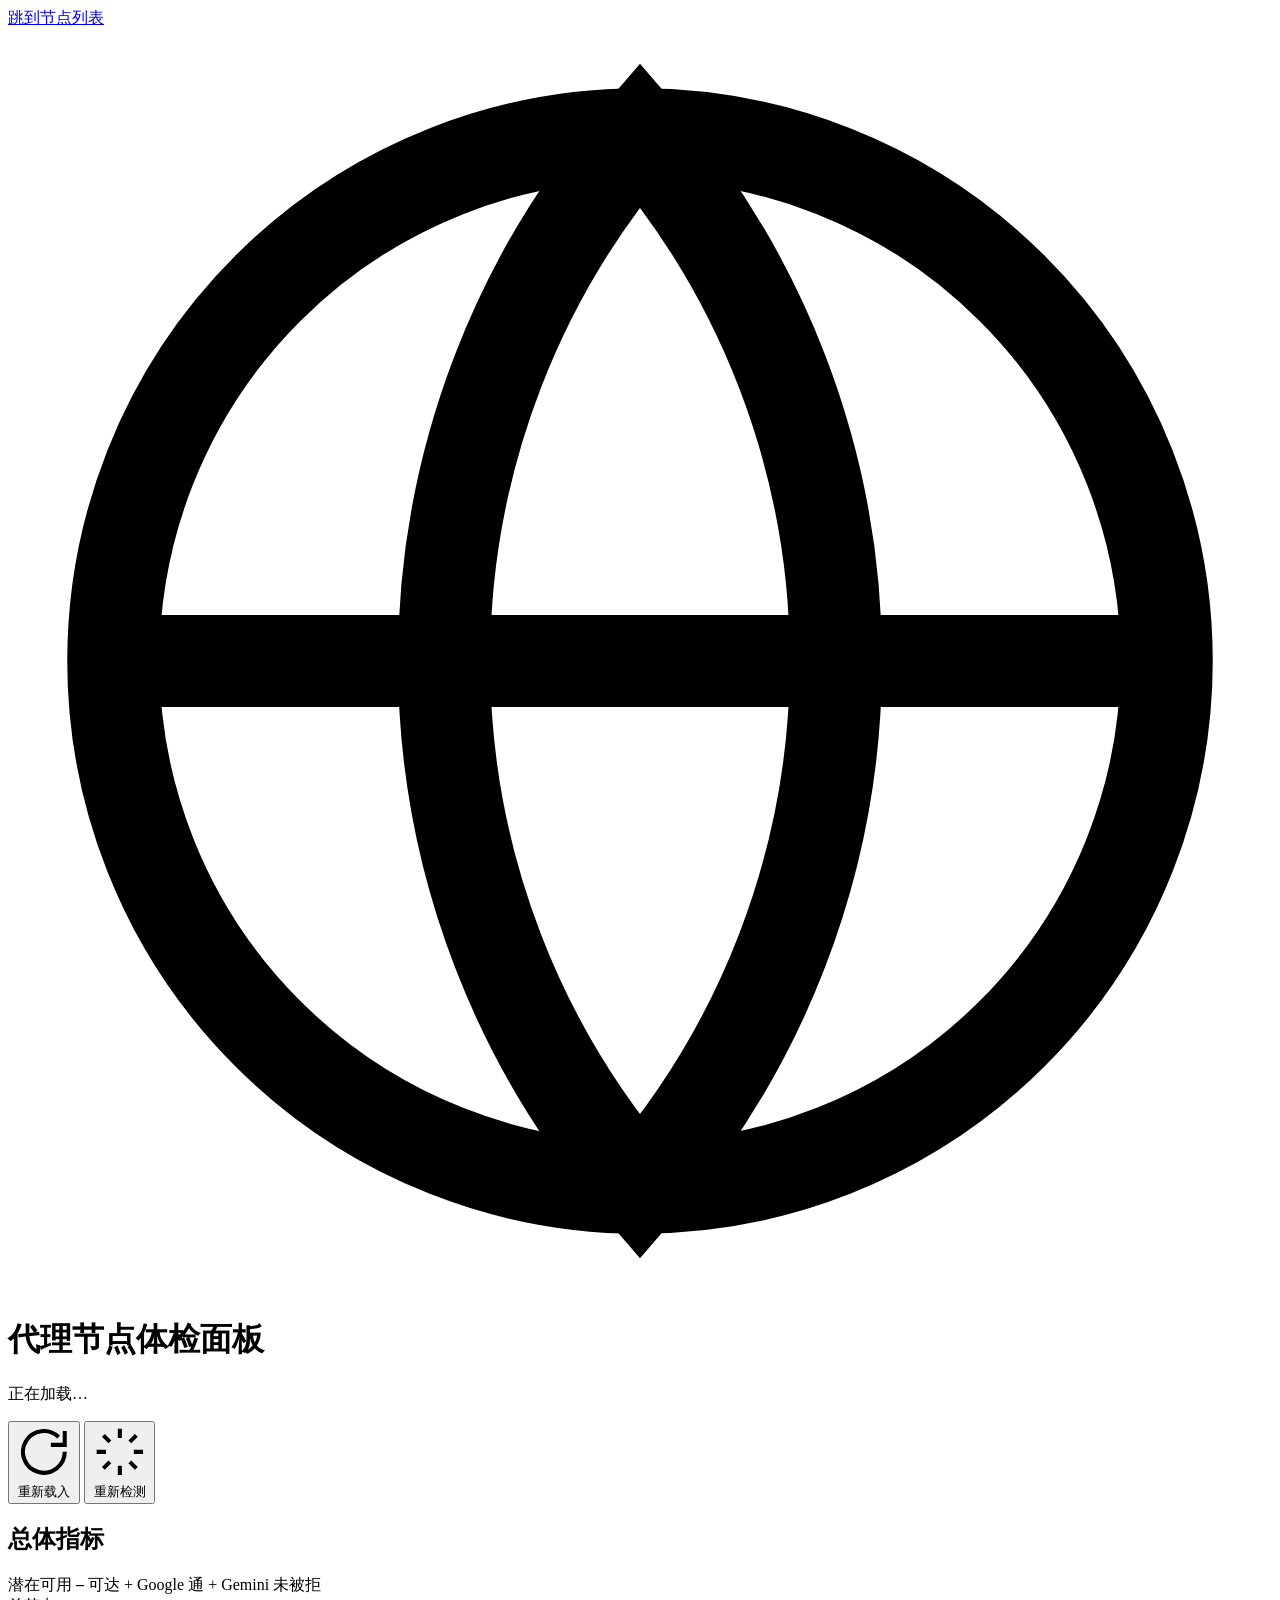
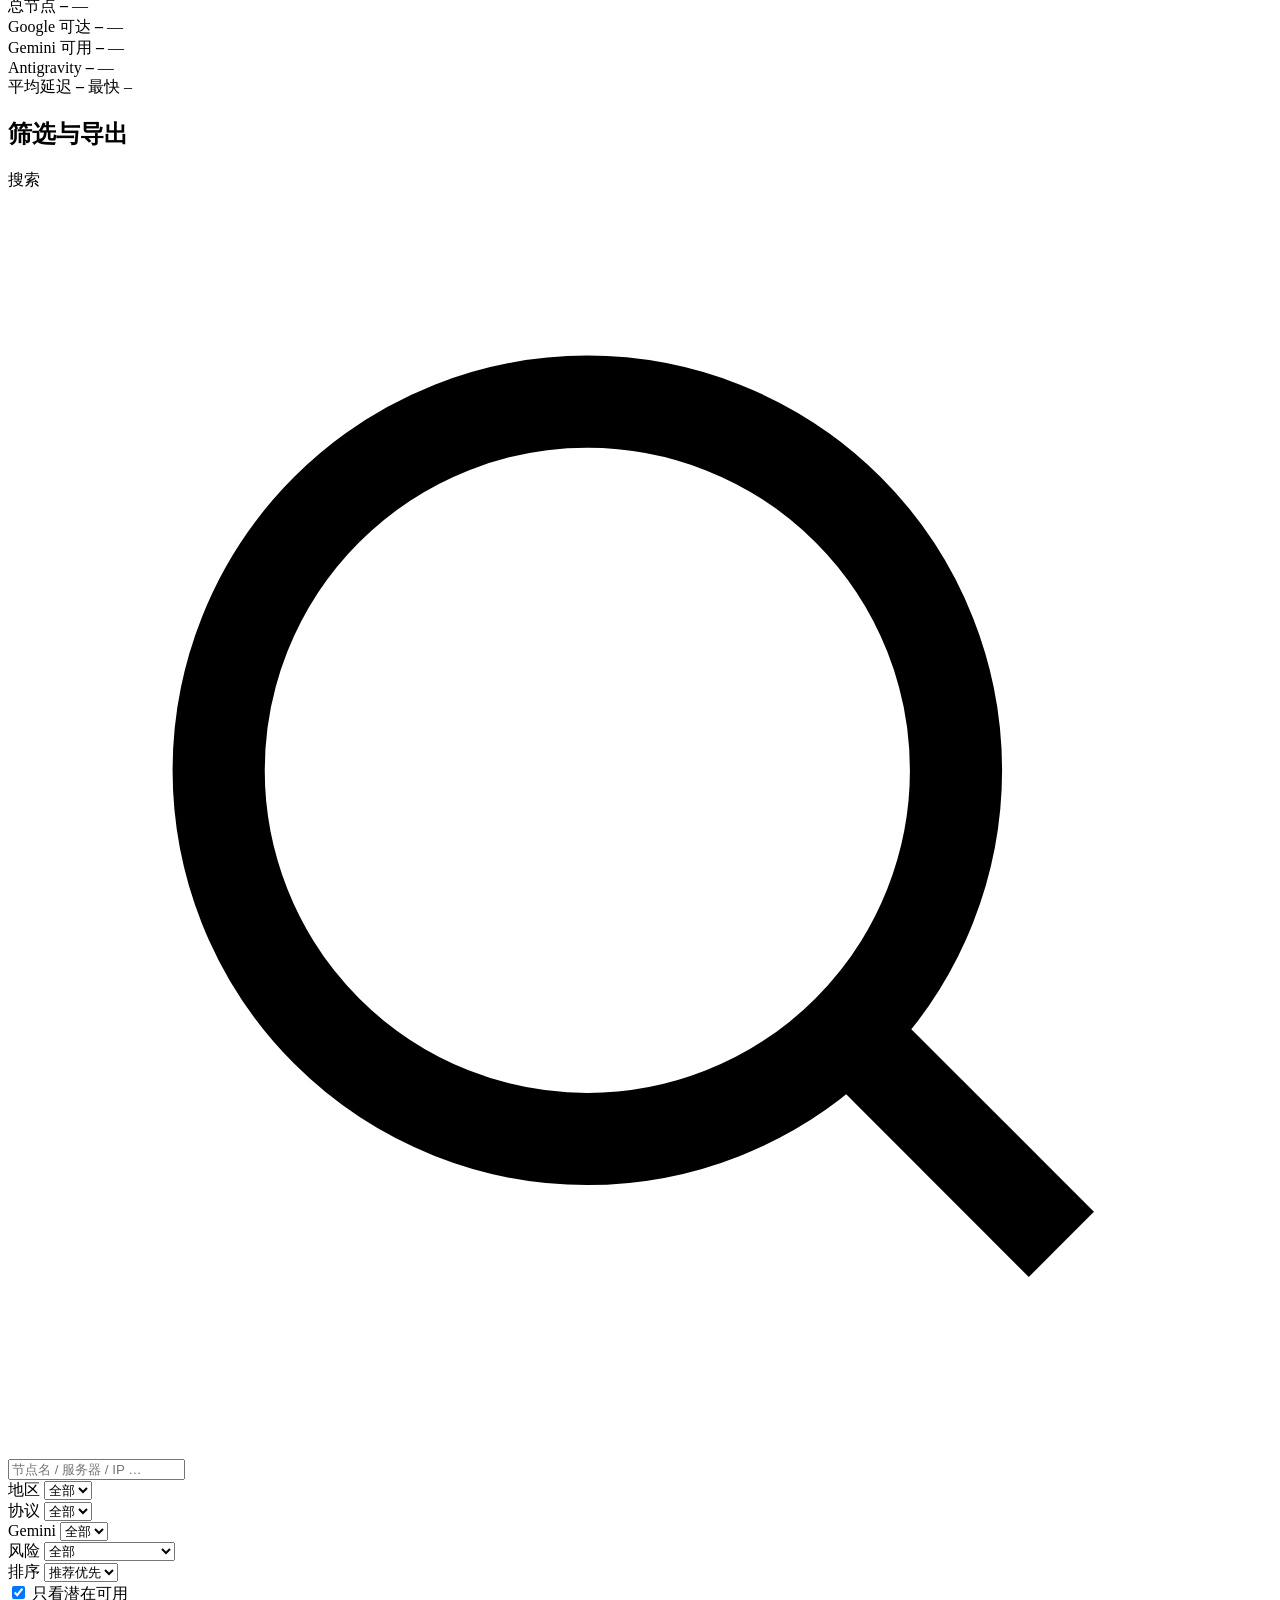
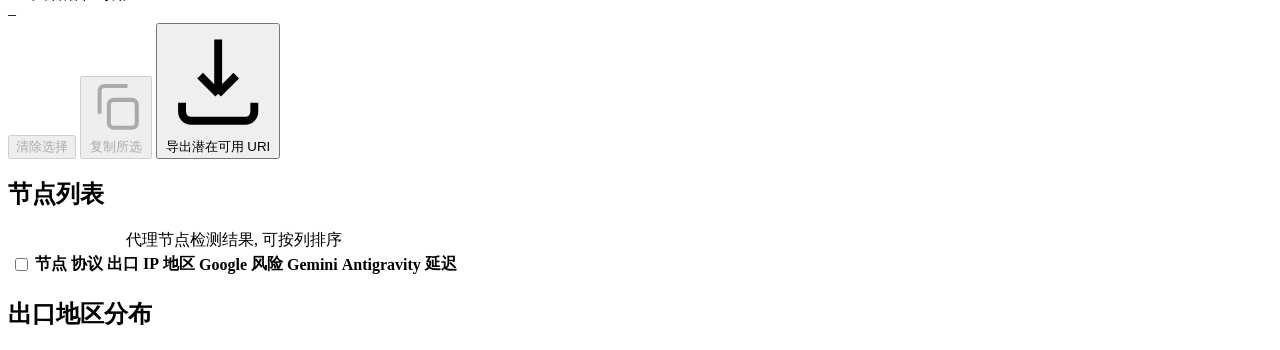
==== web/static/index.html @ 4e64ed98 "代理节点批量体检工具 (基准版本) 功能: - 多协议 URI 解析 (vless/vmess/trojan/ss/hysteria2/tuic) - 每节点独立内核实例 (sing-box/xray" ====
<!DOCTYPE html>
<html lang="zh-CN" data-theme="dark">
<head>
<meta charset="UTF-8">
<meta name="viewport" content="width=device-width, initial-scale=1.0">
<title>代理节点体检面板</title>
<link rel="preconnect" href="https://fonts.googleapis.com">
<link rel="preconnect" href="https://fonts.gstatic.com" crossorigin>
<link href="https://fonts.googleapis.com/css2?family=Fira+Code:wght@400;500;600;700&family=Fira+Sans:wght@300;400;500;600;700&display=swap" rel="stylesheet">
<link rel="stylesheet" href="/static/style.css">
</head>
<body>

<a class="skip-link" href="#nodes-table">跳到节点列表</a>

<header class="topbar">
  <div class="topbar__inner">
    <div class="brand">
      <svg class="brand__mark" viewBox="0 0 24 24" fill="none" stroke="currentColor" stroke-width="1.75" aria-hidden="true">
        <path d="M12 2a10 10 0 1 0 0 20 10 10 0 0 0 0-20Z"/>
        <path d="M2 12h20M12 2a15.3 15.3 0 0 1 0 20 15.3 15.3 0 0 1 0-20Z"/>
      </svg>
      <div class="brand__text">
        <h1 class="brand__title">代理节点体检面板</h1>
        <p class="brand__sub" id="data-meta">正在加载…</p>
      </div>
    </div>

    <div class="topbar__actions">
      <button type="button" class="btn btn--ghost" id="btn-reload" title="重新读取 results.json">
        <svg viewBox="0 0 24 24" fill="none" stroke="currentColor" stroke-width="1.75" aria-hidden="true">
          <path d="M21 12a9 9 0 1 1-2.64-6.36M21 3v6h-6"/>
        </svg>
        重新载入
      </button>
      <button type="button" class="btn btn--accent" id="btn-retest" title="对节点重新执行真实网络检测">
        <svg viewBox="0 0 24 24" fill="none" stroke="currentColor" stroke-width="1.75" aria-hidden="true">
          <path d="M12 2v4m0 12v4M4.9 4.9l2.8 2.8m8.6 8.6 2.8 2.8M2 12h4m12 0h4M4.9 19.1l2.8-2.8m8.6-8.6 2.8-2.8"/>
        </svg>
        <span id="btn-retest-label">重新检测</span>
      </button>
    </div>
  </div>
</header>

<main class="page">

  <section class="alert alert--warn" id="alert-box" hidden role="status"></section>

  <!-- ============ 重新检测：确认条 ============ -->
  <section class="panel panel--confirm" id="retest-confirm" hidden
           aria-labelledby="confirm-heading">
    <h2 class="panel__title" id="confirm-heading">确认重新检测</h2>
    <p class="confirm__text" id="confirm-text"></p>
    <div class="confirm__row">
      <label class="field__label" for="rt-concurrency">并发数</label>
      <input type="number" id="rt-concurrency" min="1" max="64" value="10">
      <span class="confirm__hint">每个并发会拉起一个内核进程（约 50MB 内存）</span>
    </div>
    <div class="confirm__actions">
      <button type="button" class="btn btn--ghost" id="btn-rt-cancel-confirm">取消</button>
      <button type="button" class="btn btn--accent" id="btn-rt-start">开始检测</button>
    </div>
  </section>

  <!-- ============ 重新检测：进度 ============ -->
  <section class="panel panel--progress" id="retest-progress" hidden
           aria-labelledby="progress-heading" aria-live="polite">
    <div class="prog__head">
      <h2 class="panel__title" id="progress-heading">
        正在检测 <span class="prog__count" id="rt-count">0 / 0</span>
      </h2>
      <div class="prog__meta">
        <span id="rt-status" class="prog__status">运行中</span>
        <span class="dim mono" id="rt-elapsed">0.0s</span>
        <button type="button" class="btn btn--ghost btn--sm" id="btn-rt-stop">停止</button>
      </div>
    </div>
    <div class="prog__bar" role="progressbar" aria-valuemin="0" aria-valuemax="100"
         aria-valuenow="0" id="rt-bar-outer">
      <div class="prog__fill" id="rt-bar"></div>
    </div>
    <div class="prog__log mono" id="rt-log"></div>
  </section>

  <!-- ============ 指标卡 ============ -->
  <section aria-labelledby="metrics-heading">
    <h2 class="sr-only" id="metrics-heading">总体指标</h2>
    <div class="metrics" id="metrics">
      <div class="metric metric--primary">
        <span class="metric__label">潜在可用</span>
        <strong class="metric__value" id="m-usable">–</strong>
        <span class="metric__hint" id="m-usable-hint">可达 + Google 通 + Gemini 未被拒</span>
      </div>
      <div class="metric">
        <span class="metric__label">总节点</span>
        <strong class="metric__value" id="m-total">–</strong>
        <span class="metric__hint" id="m-total-hint">—</span>
      </div>
      <div class="metric">
        <span class="metric__label">Google 可达</span>
        <strong class="metric__value" id="m-google">–</strong>
        <span class="metric__hint" id="m-google-hint">—</span>
      </div>
      <div class="metric">
        <span class="metric__label">Gemini 可用</span>
        <strong class="metric__value metric__value--ok" id="m-gemini">–</strong>
        <span class="metric__hint" id="m-gemini-hint">—</span>
      </div>
      <div class="metric">
        <span class="metric__label">Antigravity</span>
        <strong class="metric__value metric__value--ok" id="m-ag">–</strong>
        <span class="metric__hint" id="m-ag-hint">—</span>
      </div>
      <div class="metric">
        <span class="metric__label">平均延迟</span>
        <strong class="metric__value" id="m-lat">–</strong>
        <span class="metric__hint" id="m-lat-hint">最快 –</span>
      </div>
    </div>
  </section>

  <!-- ============ 工具栏 ============ -->
  <section class="panel" aria-labelledby="filters-heading">
    <h2 class="sr-only" id="filters-heading">筛选与导出</h2>

    <div class="toolbar">
      <div class="field field--search">
        <label class="field__label" for="f-search">搜索</label>
        <div class="input-wrap">
          <svg class="input-icon" viewBox="0 0 24 24" fill="none" stroke="currentColor" stroke-width="1.75" aria-hidden="true">
            <circle cx="11" cy="11" r="7"/><path d="m20 20-3.5-3.5"/>
          </svg>
          <input type="search" id="f-search" placeholder="节点名 / 服务器 / IP …" autocomplete="off">
        </div>
      </div>

      <div class="field">
        <label class="field__label" for="f-country">地区</label>
        <select id="f-country"><option value="">全部</option></select>
      </div>

      <div class="field">
        <label class="field__label" for="f-protocol">协议</label>
        <select id="f-protocol"><option value="">全部</option></select>
      </div>

      <div class="field">
        <label class="field__label" for="f-gemini">Gemini</label>
        <select id="f-gemini"><option value="">全部</option></select>
      </div>

      <div class="field">
        <label class="field__label" for="f-risk">风险</label>
        <select id="f-risk">
          <option value="">全部</option>
          <option value="high">高风险 (代理/VPN)</option>
          <option value="low">低风险</option>
          <option value="none">正常</option>
        </select>
      </div>

      <div class="field">
        <label class="field__label" for="f-sort">排序</label>
        <select id="f-sort">
          <option value="default">推荐优先</option>
          <option value="latency">延迟最低</option>
          <option value="country">按地区</option>
          <option value="protocol">按协议</option>
          <option value="tag">按名称</option>
        </select>
      </div>

      <div class="field field--check">
        <label class="switch">
          <input type="checkbox" id="f-usable" checked>
          <span class="switch__track" aria-hidden="true"><span class="switch__thumb"></span></span>
          <span class="switch__label">只看潜在可用</span>
        </label>
      </div>
    </div>

    <div class="actions">
      <div class="actions__left">
        <span class="count" id="result-count">–</span>
      </div>
      <div class="actions__right">
        <button type="button" class="btn btn--ghost" id="btn-clear" disabled>清除选择</button>
        <button type="button" class="btn btn--ghost" id="btn-copy-selected" disabled>
          <svg viewBox="0 0 24 24" fill="none" stroke="currentColor" stroke-width="1.75" aria-hidden="true">
            <rect x="9" y="9" width="12" height="12" rx="2"/><path d="M5 15V5a2 2 0 0 1 2-2h10"/>
          </svg>
          复制所选
        </button>
        <button type="button" class="btn btn--primary" id="btn-export">
          <svg viewBox="0 0 24 24" fill="none" stroke="currentColor" stroke-width="1.75" aria-hidden="true">
            <path d="M12 3v12m0 0 4-4m-4 4-4-4M4 17v2a2 2 0 0 0 2 2h12a2 2 0 0 0 2-2v-2"/>
          </svg>
          导出潜在可用 URI
        </button>
      </div>
    </div>
  </section>

  <!-- ============ 节点表 ============ -->
  <section class="panel panel--table" aria-labelledby="table-heading">
    <h2 class="sr-only" id="table-heading">节点列表</h2>

    <div class="table-scroll">
      <table id="nodes-table" class="table">
        <caption class="sr-only">代理节点检测结果, 可按列排序</caption>
        <thead>
          <tr>
            <th scope="col" class="col-check">
              <input type="checkbox" id="check-all" aria-label="全选当前列表">
            </th>
            <th scope="col" class="sortable" data-sort="tag" aria-sort="none">节点</th>
            <th scope="col" class="sortable" data-sort="protocol" aria-sort="none">协议</th>
            <th scope="col" class="sortable col-ip" data-sort="ip" aria-sort="none">出口 IP</th>
            <th scope="col" class="sortable" data-sort="country" aria-sort="none">地区</th>
            <th scope="col">Google</th>
            <th scope="col">风险</th>
            <th scope="col">Gemini</th>
            <th scope="col">Antigravity</th>
            <th scope="col" class="sortable col-num" data-sort="latency" aria-sort="none">延迟</th>
          </tr>
        </thead>
        <tbody id="tbody"></tbody>
      </table>
    </div>

    <div class="empty" id="empty" hidden>
      <svg viewBox="0 0 24 24" fill="none" stroke="currentColor" stroke-width="1.5" aria-hidden="true">
        <circle cx="11" cy="11" r="7"/><path d="m20 20-3.5-3.5"/>
      </svg>
      <p id="empty-text">没有符合条件的节点</p>
    </div>
  </section>

  <!-- ============ 地区分布 ============ -->
  <section class="panel" aria-labelledby="geo-heading">
    <h2 class="panel__title" id="geo-heading">出口地区分布</h2>
    <div class="chips" id="geo-chips"></div>
  </section>

</main>

<!-- 复制结果提示 -->
<div class="toast" id="toast" role="status" aria-live="polite" hidden></div>

<script src="/static/app.js"></script>
</body>
</html>
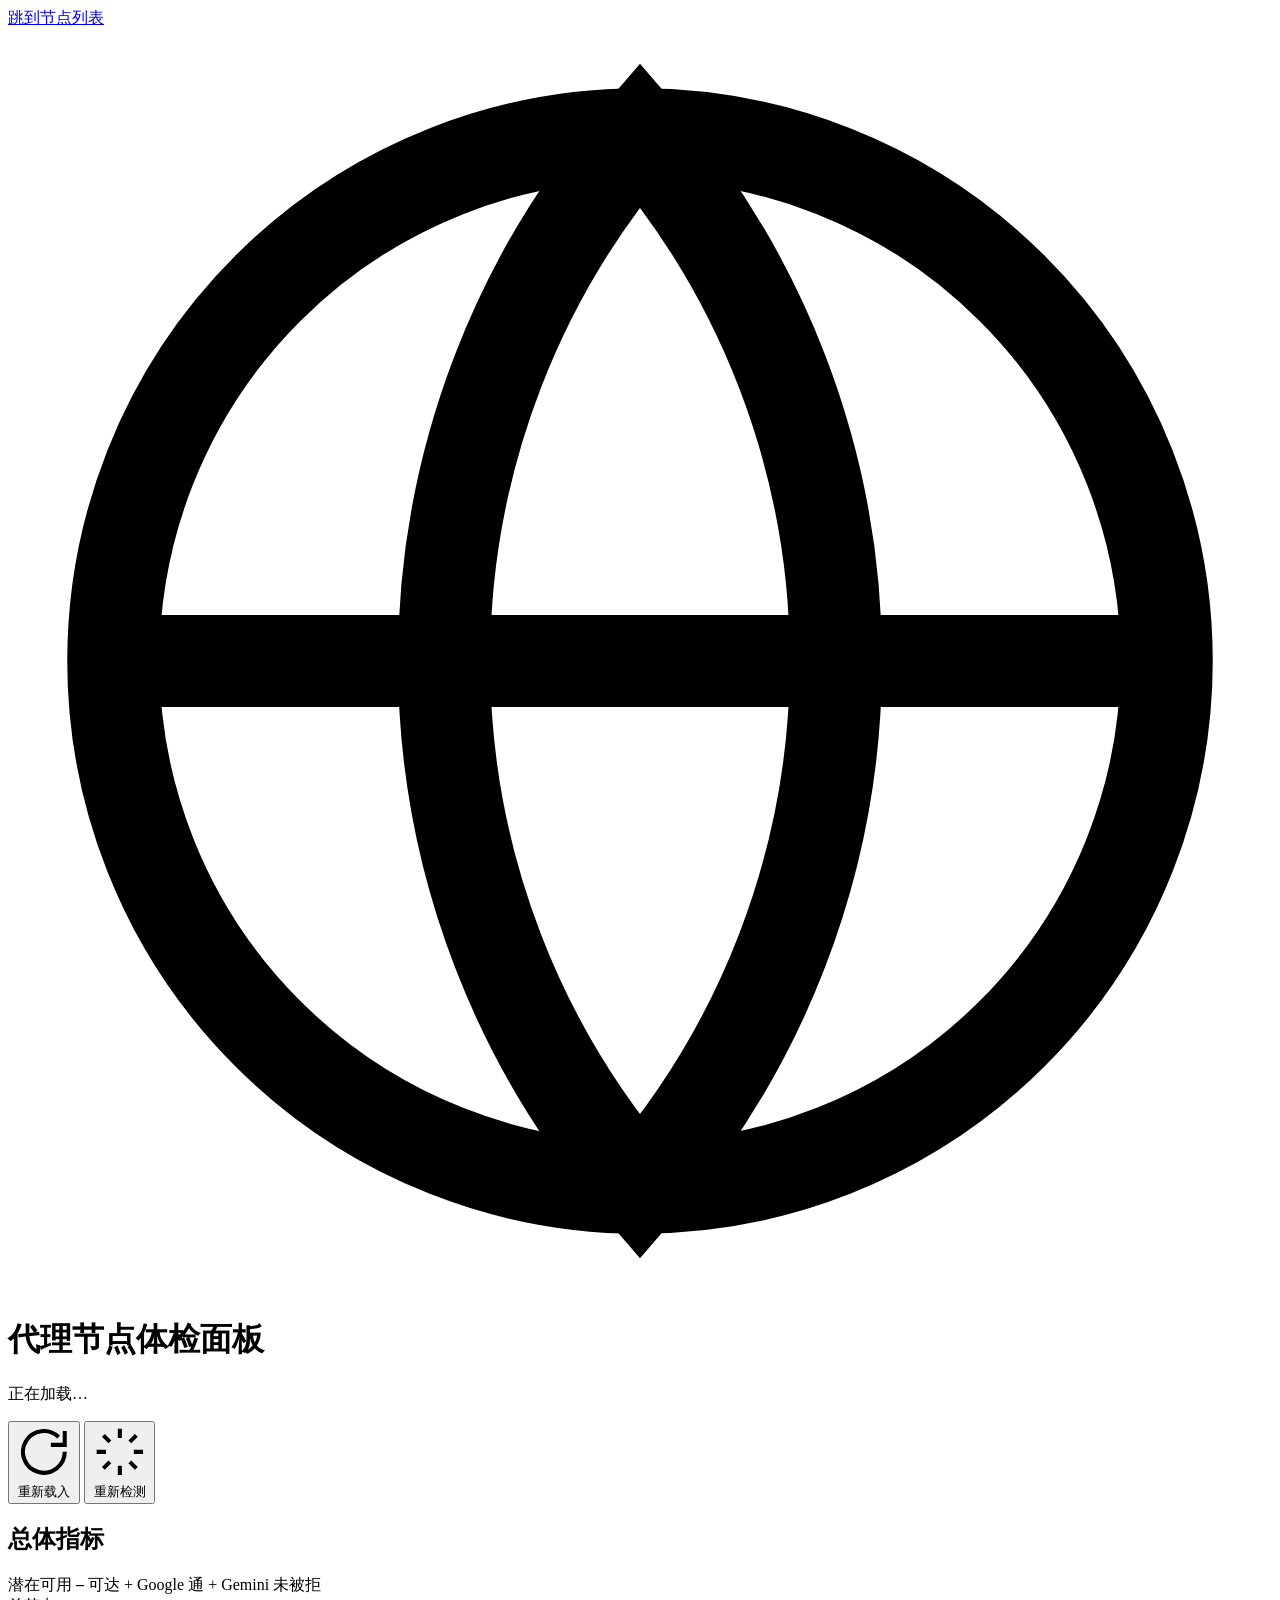
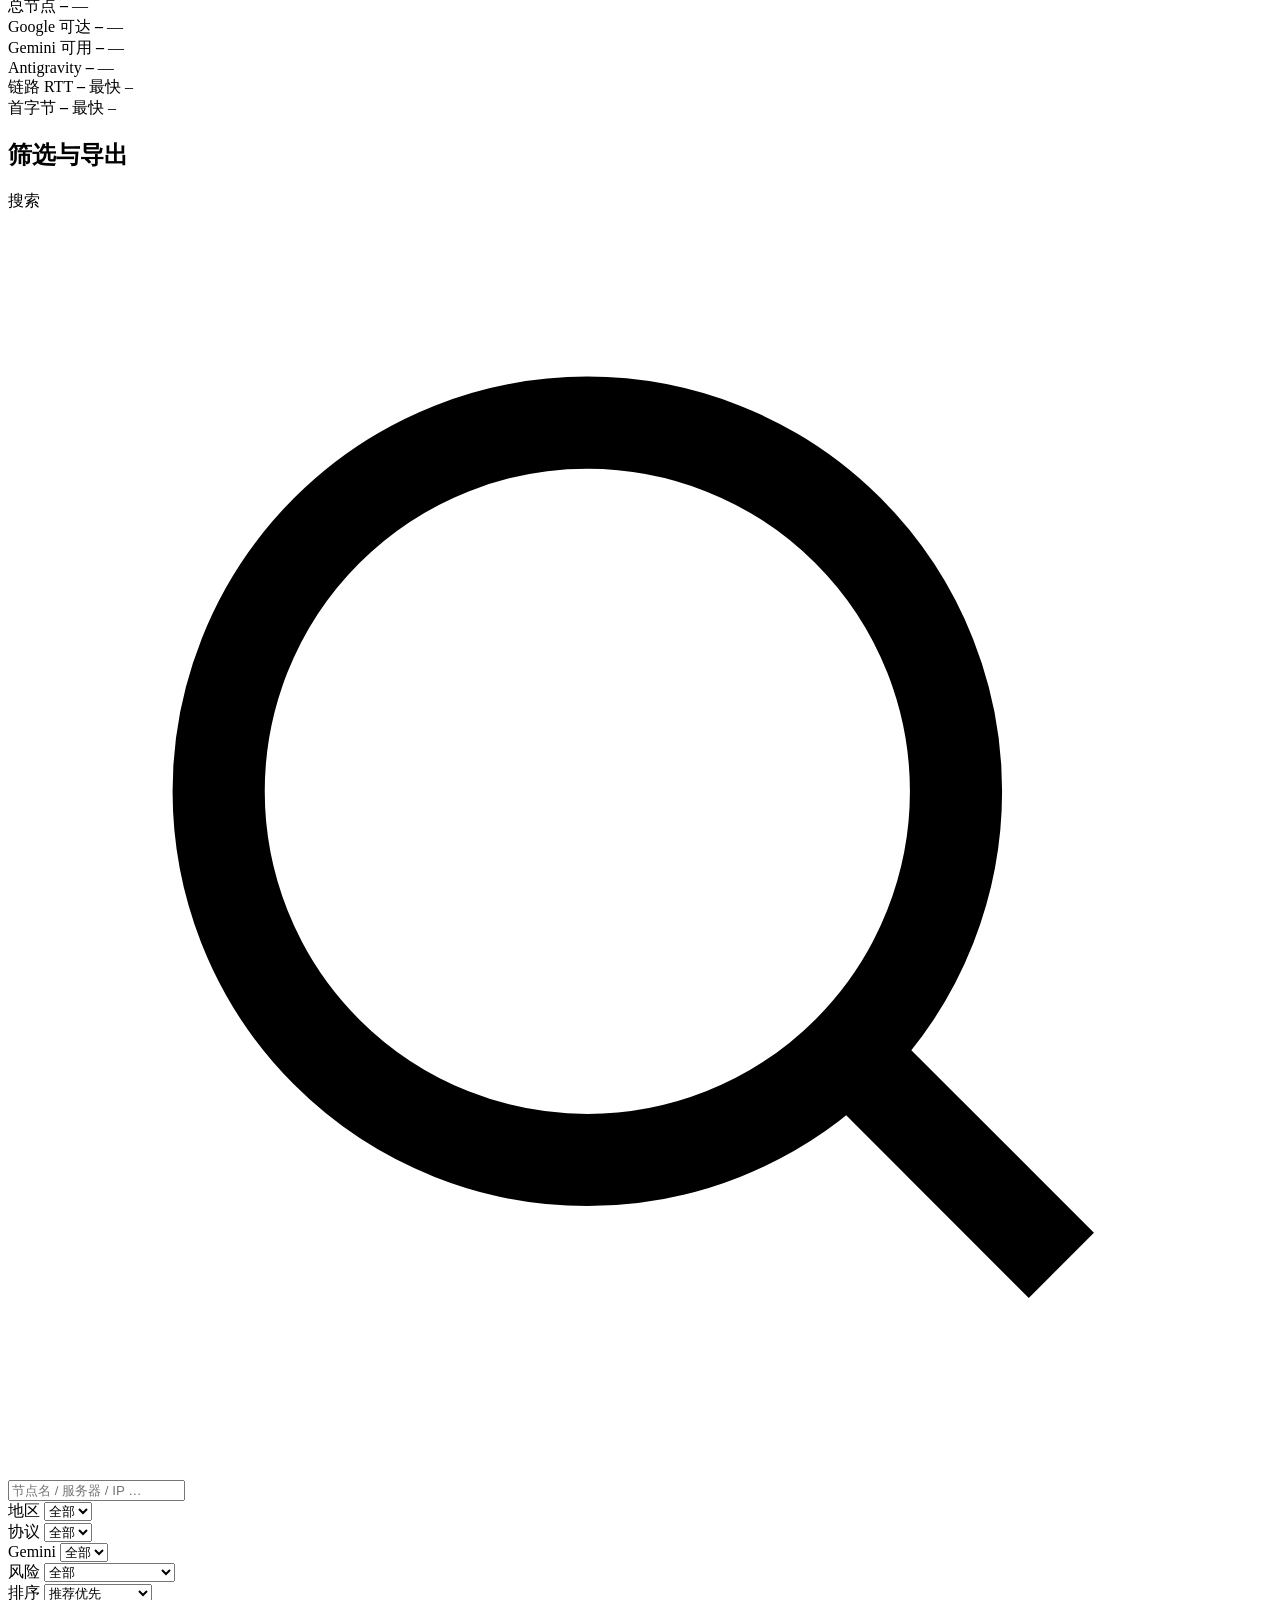
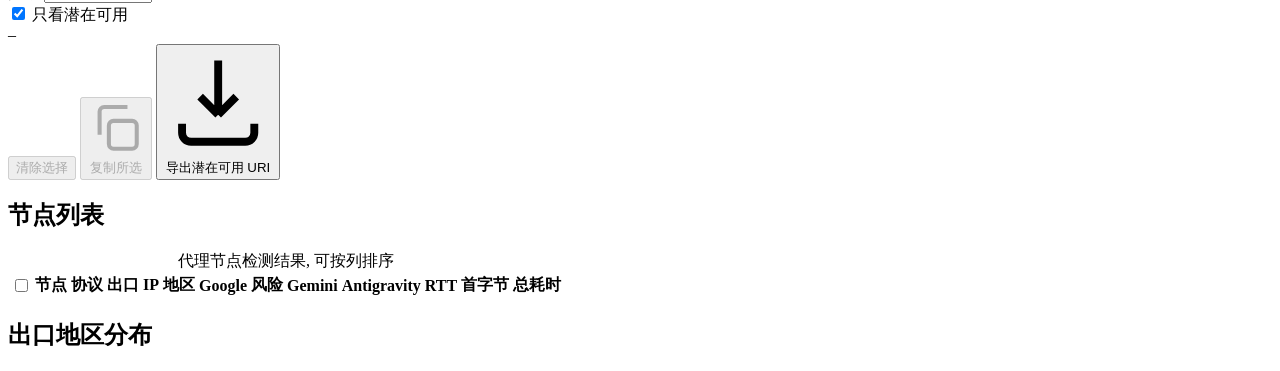
==== commit 35da4d36: "v2: 移除 Antigravity 独立探测 + 新增三个延迟指标 判定规则变更: - Antigravity 不再独立请求 antigravity.google, 直接跟随 Google + Ge" ====
--- a/web/static/index.html
+++ b/web/static/index.html
@@ -113,9 +113,14 @@
         <span class="metric__hint" id="m-ag-hint">—</span>
       </div>
       <div class="metric">
-        <span class="metric__label">平均延迟</span>
-        <strong class="metric__value" id="m-lat">–</strong>
-        <span class="metric__hint" id="m-lat-hint">最快 –</span>
+        <span class="metric__label">链路 RTT</span>
+        <strong class="metric__value" id="m-rtt">–</strong>
+        <span class="metric__hint" id="m-rtt-hint">最快 –</span>
+      </div>
+      <div class="metric">
+        <span class="metric__label">首字节</span>
+        <strong class="metric__value" id="m-ttfb">–</strong>
+        <span class="metric__hint" id="m-ttfb-hint">最快 –</span>
       </div>
     </div>
   </section>
@@ -164,7 +169,9 @@
         <label class="field__label" for="f-sort">排序</label>
         <select id="f-sort">
           <option value="default">推荐优先</option>
-          <option value="latency">延迟最低</option>
+          <option value="rtt">链路 RTT 最低</option>
+          <option value="ttfb">首字节最快</option>
+          <option value="latency">总耗时最短</option>
           <option value="country">按地区</option>
           <option value="protocol">按协议</option>
           <option value="tag">按名称</option>
@@ -222,7 +229,12 @@
             <th scope="col">风险</th>
             <th scope="col">Gemini</th>
             <th scope="col">Antigravity</th>
-            <th scope="col" class="sortable col-num" data-sort="latency" aria-sort="none">延迟</th>
+            <th scope="col" class="sortable col-num" data-sort="rtt"
+                aria-sort="none" title="链路往返（小请求连测取最小值）—— 推荐用它比较节点快慢">RTT</th>
+            <th scope="col" class="sortable col-num" data-sort="ttfb"
+                aria-sort="none" title="google.com 首字节时间（不含下载页面）">首字节</th>
+            <th scope="col" class="sortable col-num" data-sort="latency"
+                aria-sort="none" title="google.com 端到端总耗时（含下载约 50KB 首页）">总耗时</th>
           </tr>
         </thead>
         <tbody id="tbody"></tbody>
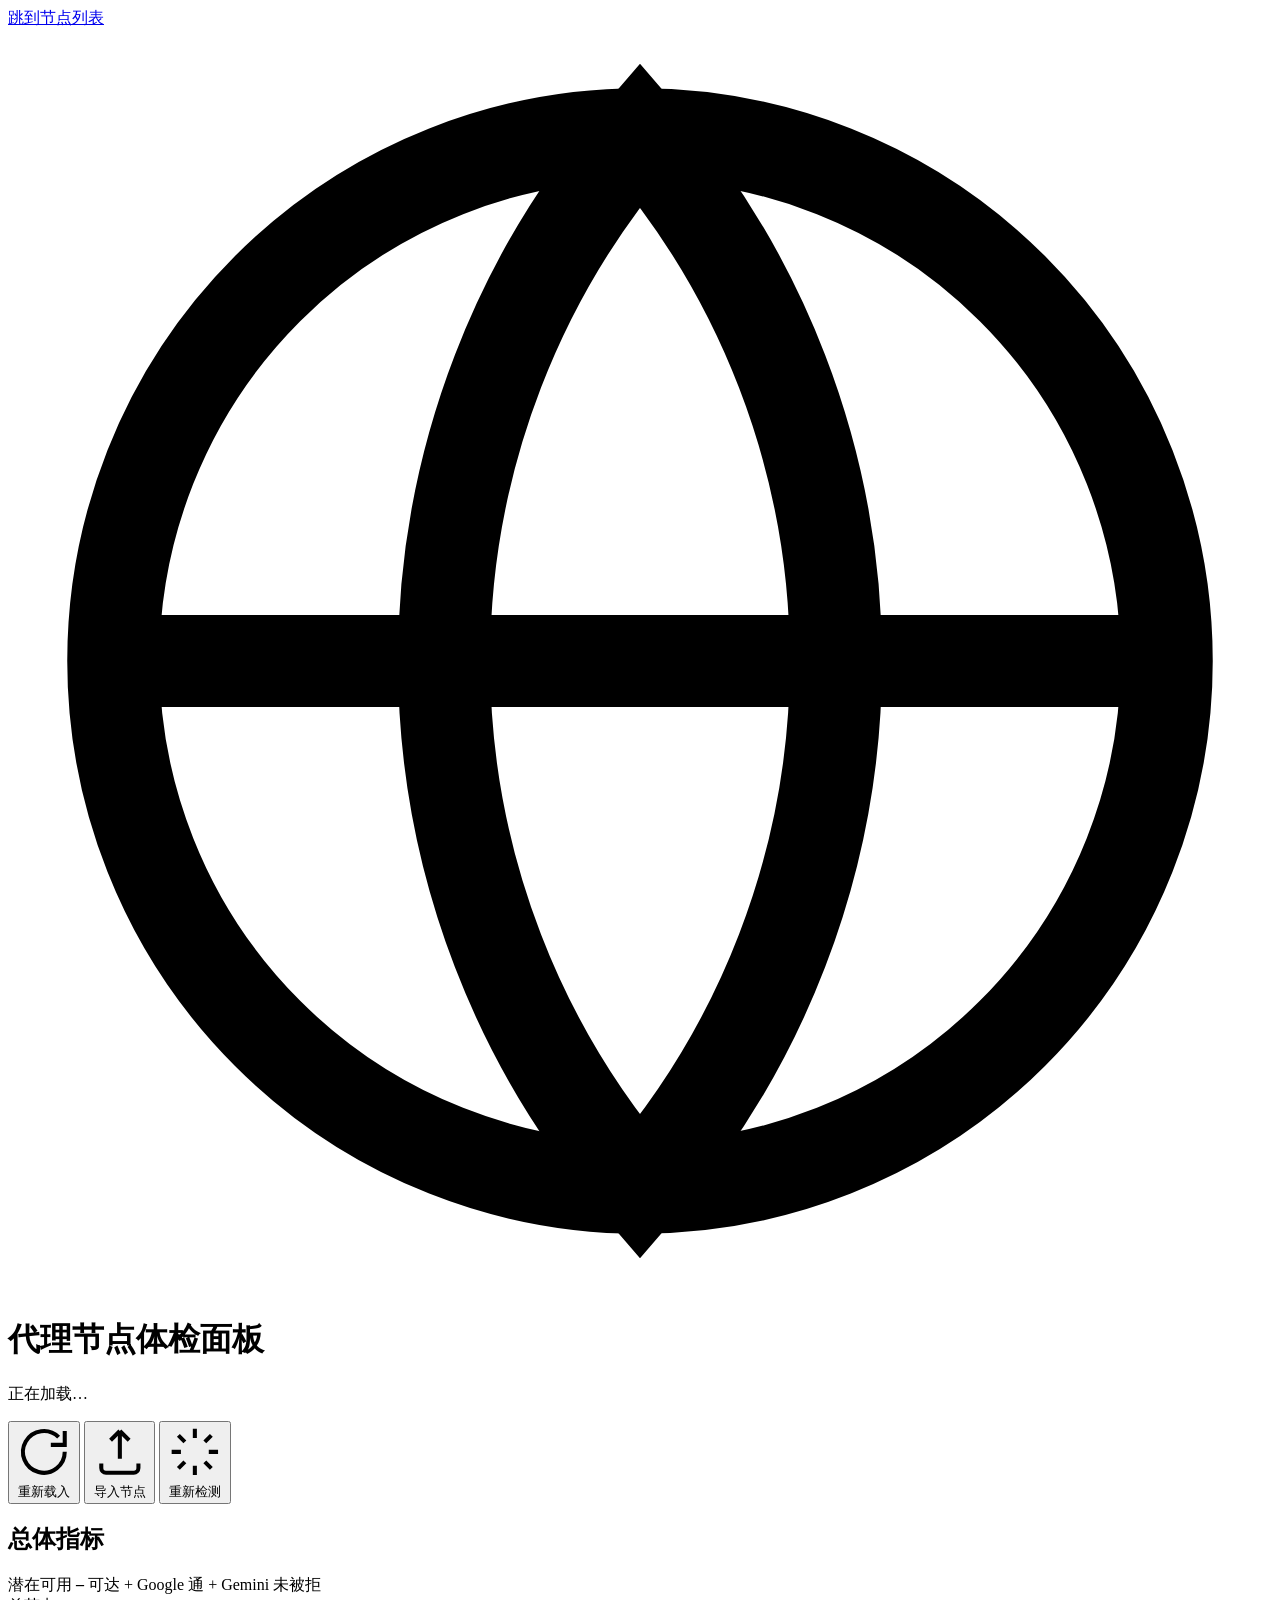
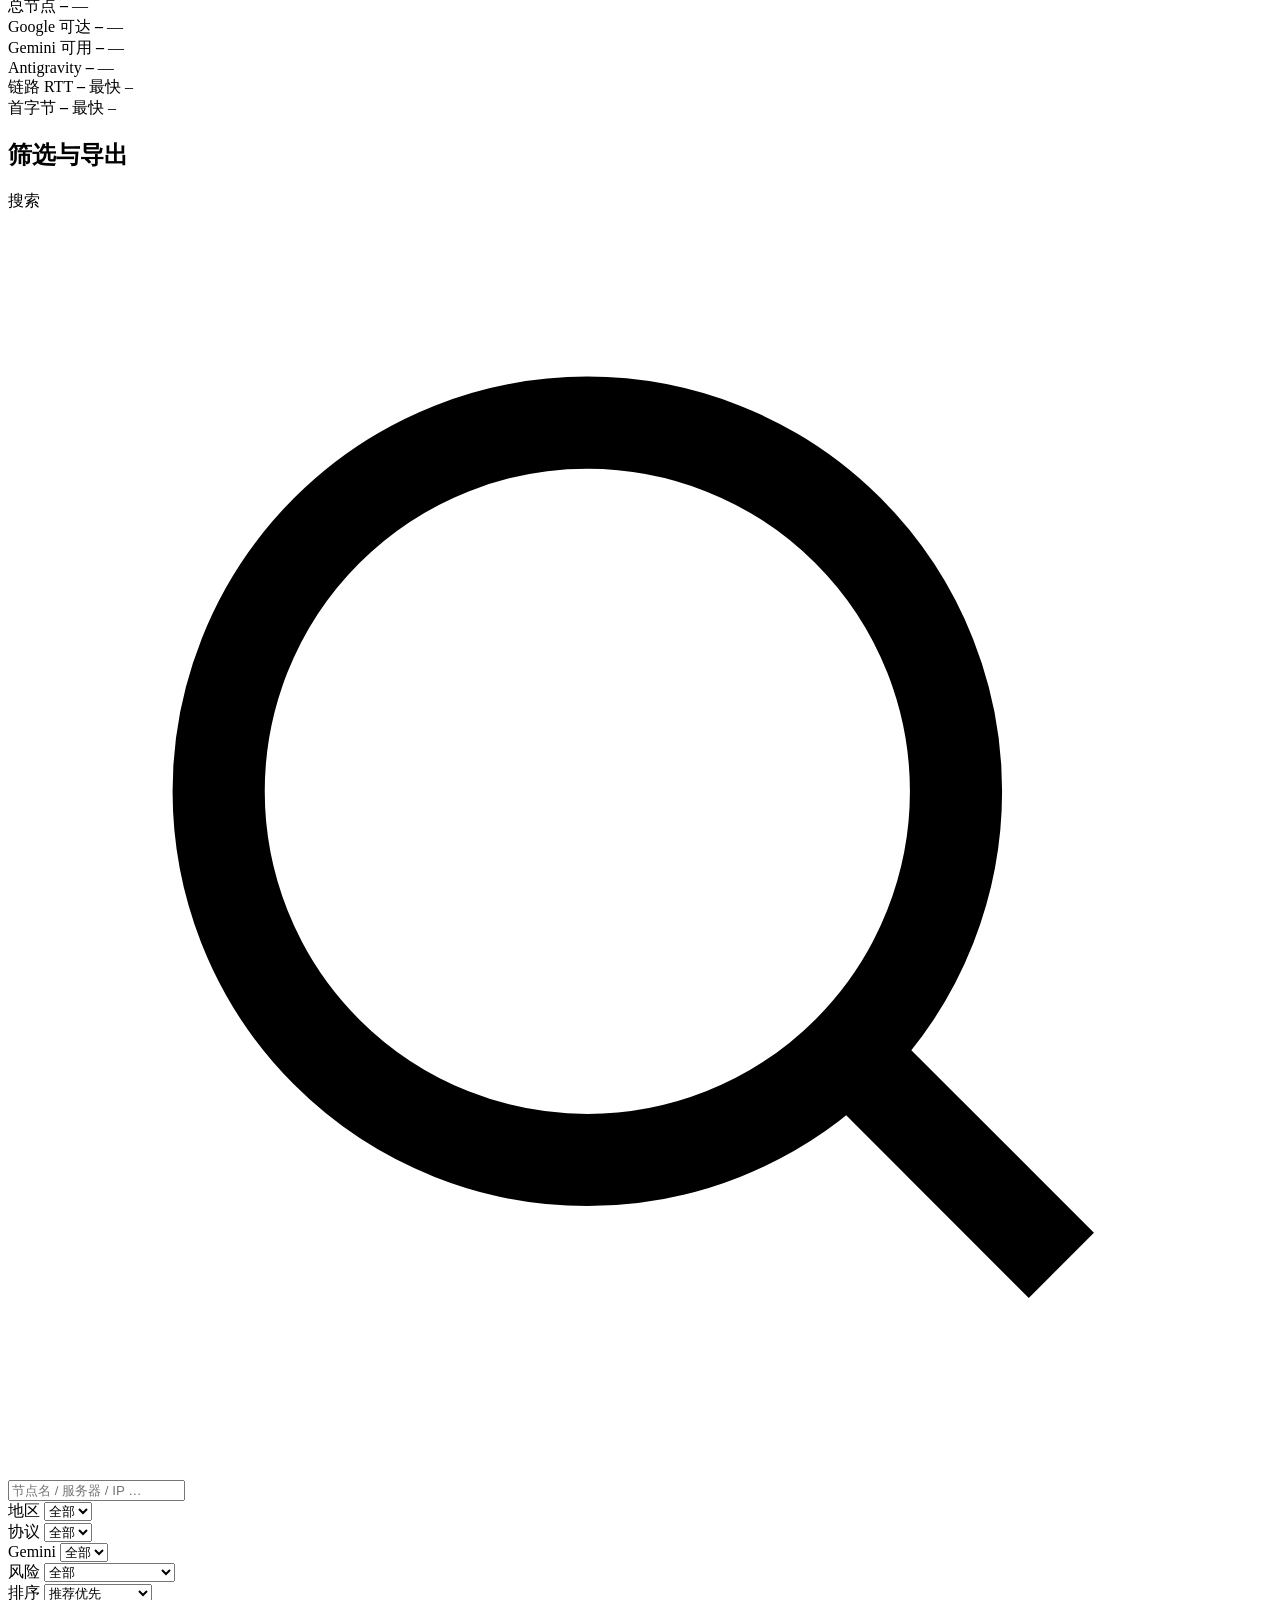
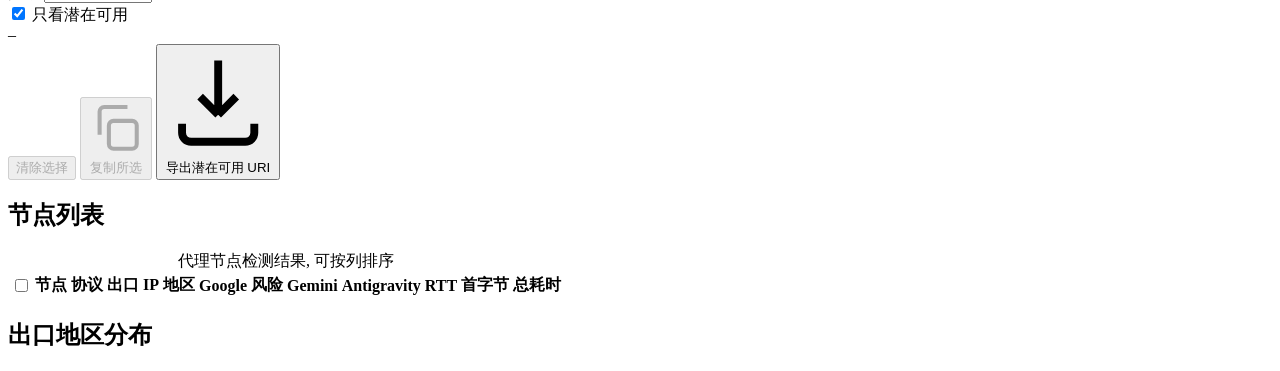
==== commit d393f249: "v3: 网页端导入节点 + 修复 hidden 属性失效导致的空白 Bug 修复: - [hidden] 被 display:flex 覆盖, 导致隐藏的元素仍占据空间   (.empty 空态在表格" ====
--- a/web/static/index.html
+++ b/web/static/index.html
@@ -33,6 +33,12 @@
         </svg>
         重新载入
       </button>
+      <button type="button" class="btn btn--ghost" id="btn-import" title="粘贴或拖入代理链接, 自动去重">
+        <svg viewBox="0 0 24 24" fill="none" stroke="currentColor" stroke-width="1.75" aria-hidden="true">
+          <path d="M12 3v12m0-12L8 7m4-4 4 4M4 17v2a2 2 0 0 0 2 2h12a2 2 0 0 0 2-2v-2"/>
+        </svg>
+        导入节点
+      </button>
       <button type="button" class="btn btn--accent" id="btn-retest" title="对节点重新执行真实网络检测">
         <svg viewBox="0 0 24 24" fill="none" stroke="currentColor" stroke-width="1.75" aria-hidden="true">
           <path d="M12 2v4m0 12v4M4.9 4.9l2.8 2.8m8.6 8.6 2.8 2.8M2 12h4m12 0h4M4.9 19.1l2.8-2.8m8.6-8.6 2.8-2.8"/>
@@ -46,6 +52,52 @@
 <main class="page">
 
   <section class="alert alert--warn" id="alert-box" hidden role="status"></section>
+
+  <!-- ============ 导入节点 ============ -->
+  <section class="panel panel--import" id="import-panel" hidden
+           aria-labelledby="import-heading">
+    <div class="imp__head">
+      <h2 class="panel__title" id="import-heading">导入代理节点</h2>
+      <button type="button" class="btn btn--ghost btn--sm" id="btn-import-close"
+              aria-label="关闭导入面板">关闭</button>
+    </div>
+
+    <p class="imp__help">
+      把代理链接粘贴到下面（<strong>一行一个</strong>），也可以直接把
+      <code>.txt</code> 文件拖进来。支持 vless / vmess / trojan / ss /
+      hysteria2 / tuic。<strong>重复的会自动去掉，不用自己清理。</strong>
+    </p>
+
+    <div class="imp__drop" id="import-drop">
+      <textarea id="import-text" rows="7" spellcheck="false"
+        placeholder="vless://xxxxx&#10;vmess://xxxxx&#10;trojan://xxxxx&#10;hysteria2://xxxxx"></textarea>
+      <div class="imp__dropmask" id="import-dropmask" hidden>松开即可导入</div>
+    </div>
+
+    <div class="imp__stats" id="import-stats" hidden>
+      <span class="imp__stat imp__stat--new">
+        可新增 <strong id="imp-new">0</strong></span>
+      <span class="imp__stat imp__stat--dup">
+        重复跳过 <strong id="imp-dup">0</strong></span>
+      <span class="imp__stat imp__stat--bad">
+        无法识别 <strong id="imp-bad">0</strong></span>
+    </div>
+
+    <details class="imp__details" id="import-details" hidden>
+      <summary>查看明细</summary>
+      <div class="imp__detail-body" id="import-detail-body"></div>
+    </details>
+
+    <div class="imp__actions">
+      <span class="imp__hint" id="import-hint">
+        粘贴后会自动检查，确认无误再点「导入」。
+      </span>
+      <button type="button" class="btn btn--ghost" id="btn-import-clear">清空</button>
+      <button type="button" class="btn btn--accent" id="btn-import-submit" disabled>
+        导入
+      </button>
+    </div>
+  </section>
 
   <!-- ============ 重新检测：确认条 ============ -->
   <section class="panel panel--confirm" id="retest-confirm" hidden
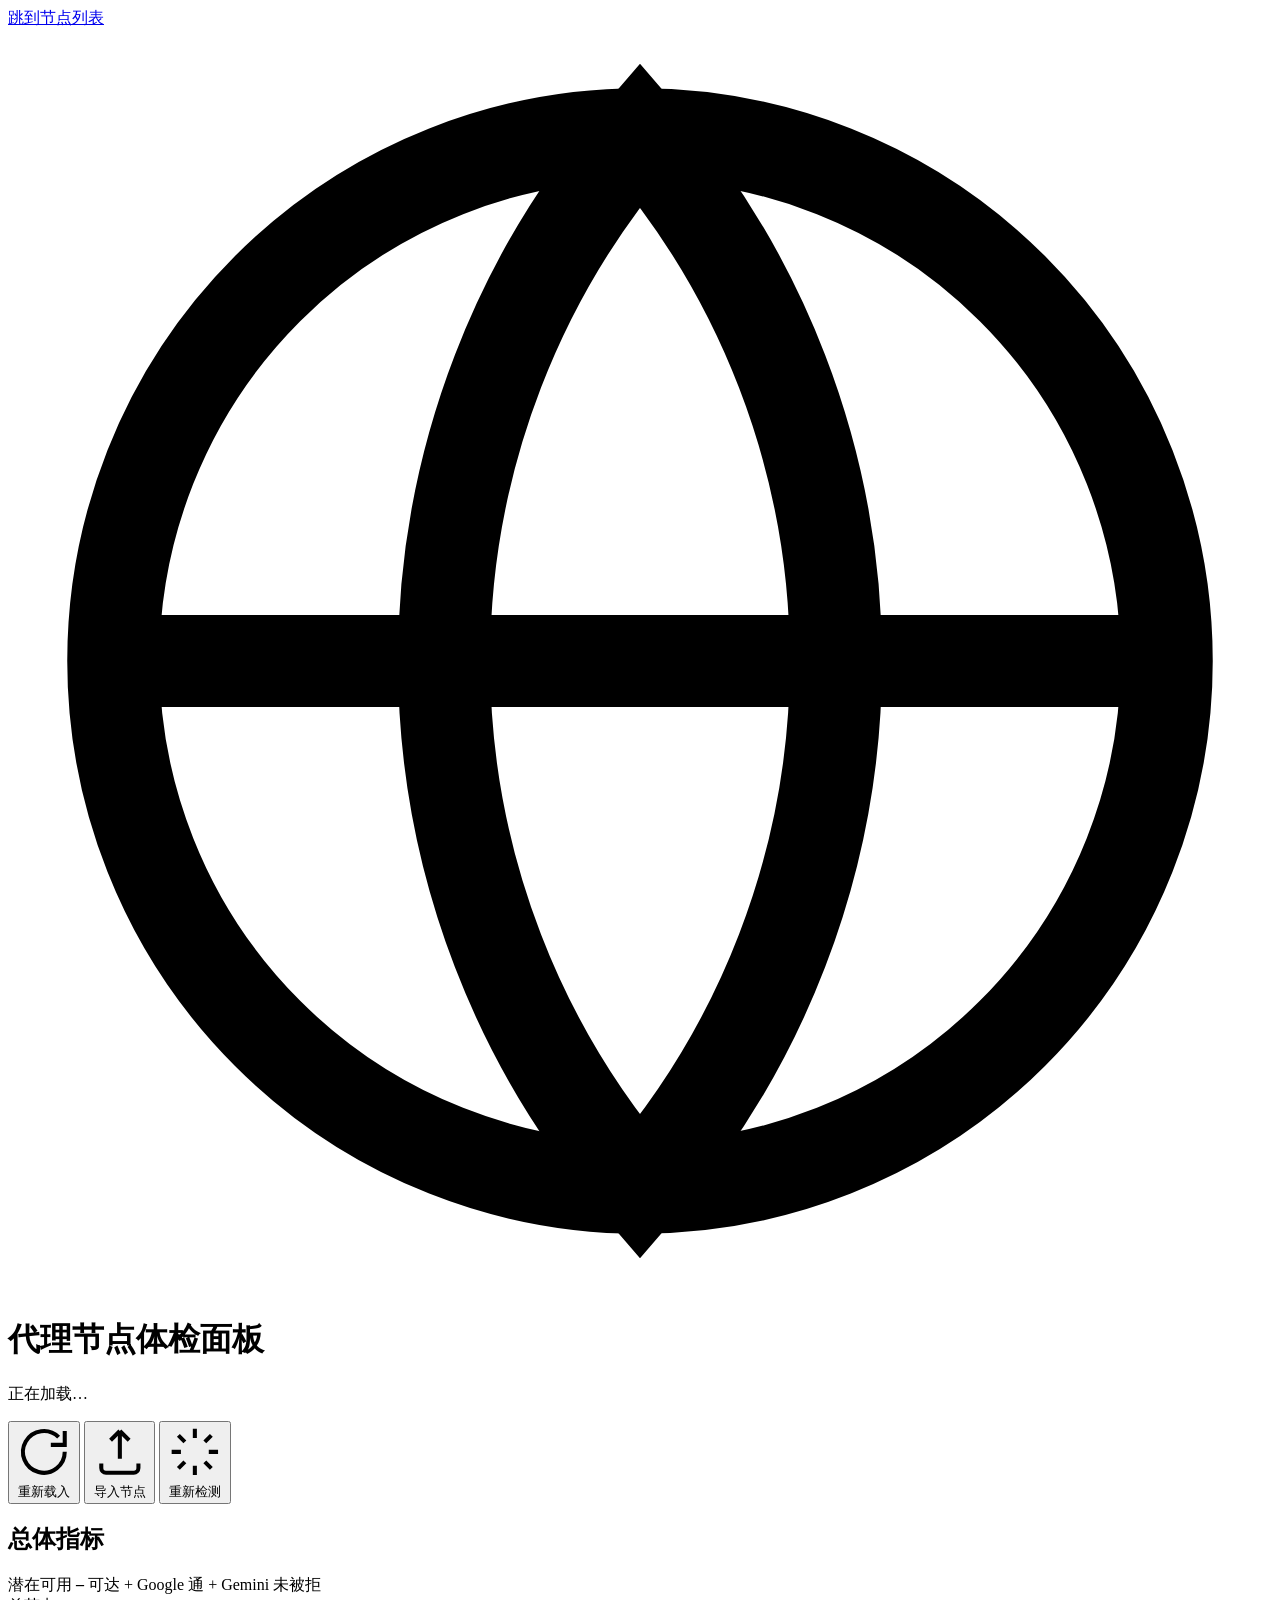
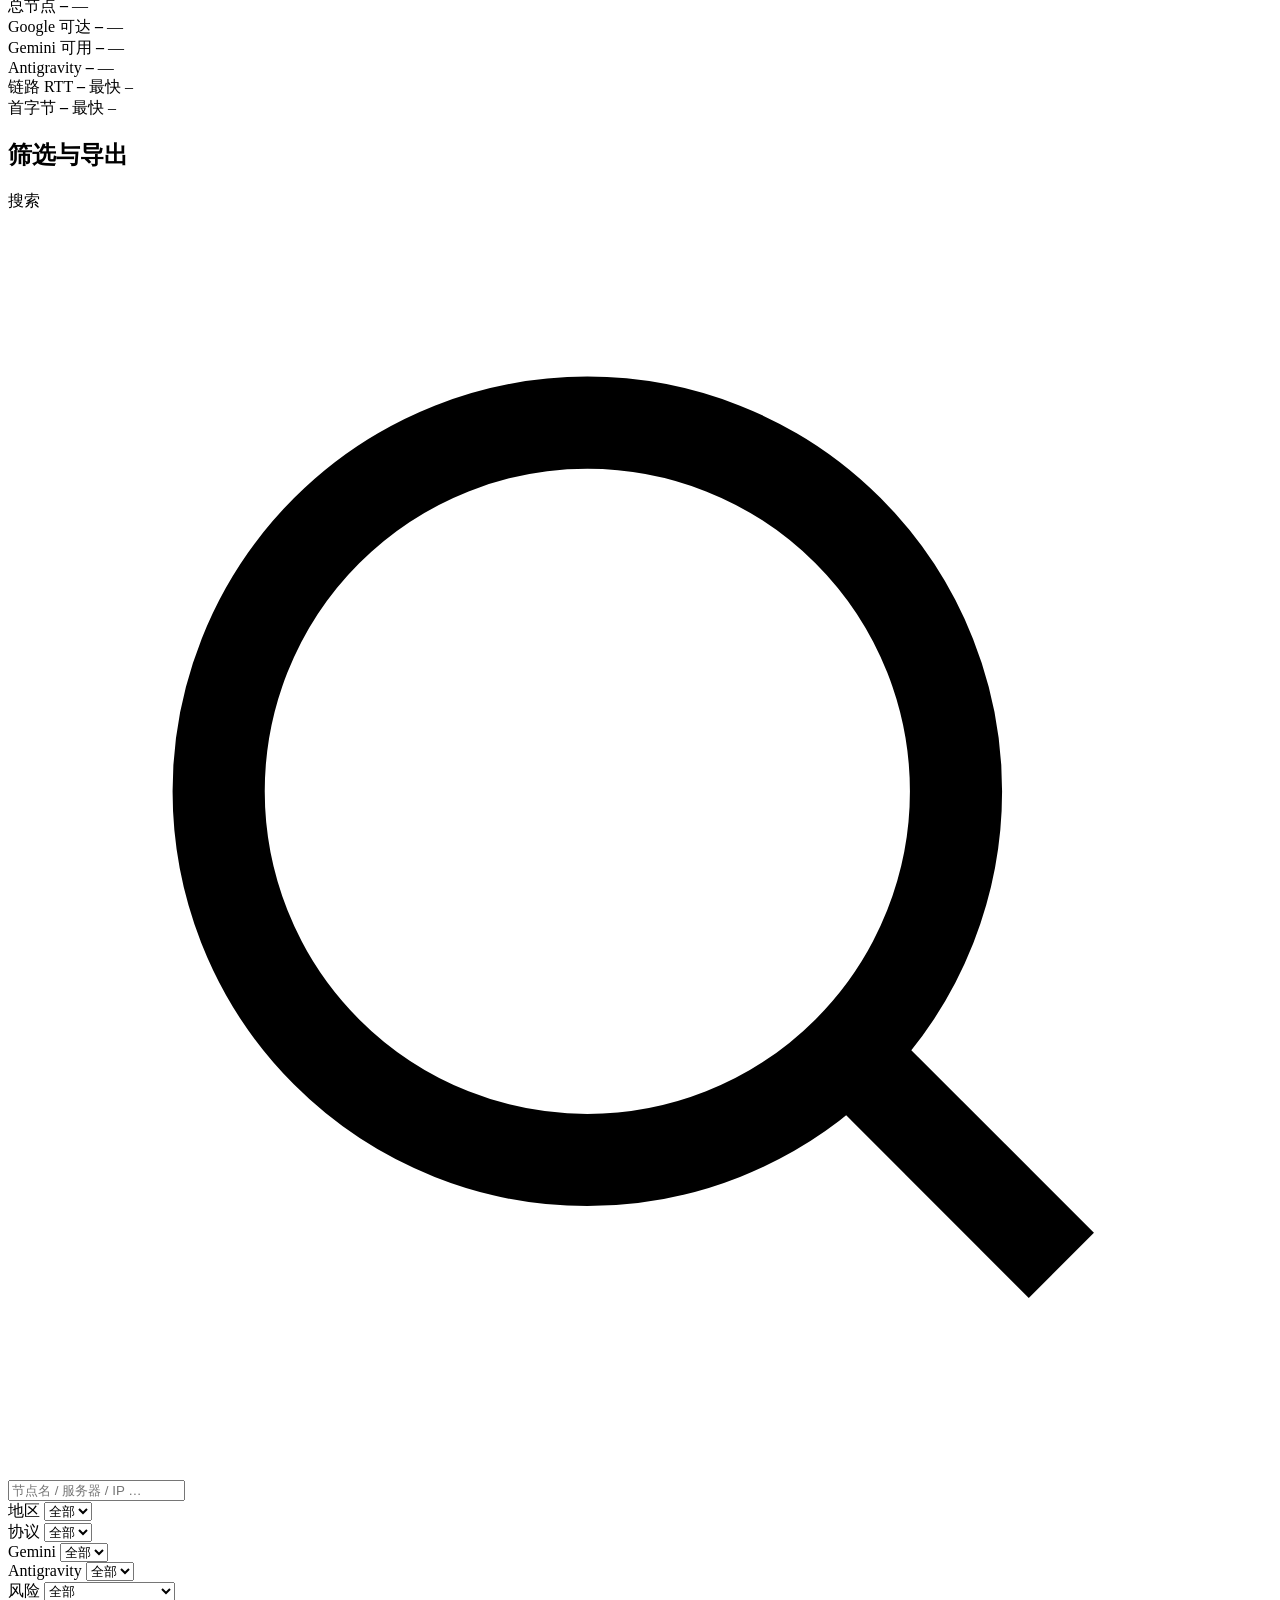
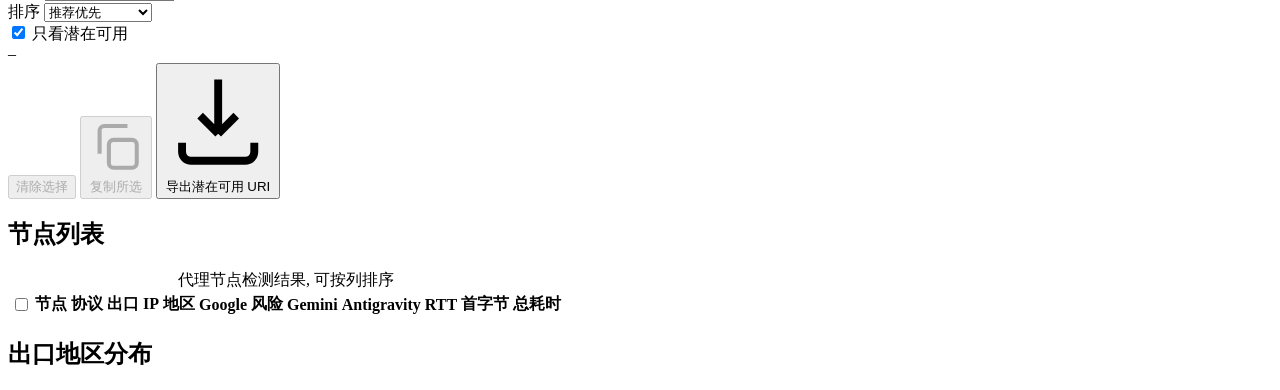
==== commit a343c257: "feat: Antigravity 独立筛选 + HK/MO 按网页版口径修正 前端: - 工具栏新增 Antigravity 筛选下拉 (与 Gemini 并列, 可组合筛选) - 工具栏列宽与断点" ====
--- a/web/static/index.html
+++ b/web/static/index.html
@@ -205,6 +205,11 @@
       <div class="field">
         <label class="field__label" for="f-gemini">Gemini</label>
         <select id="f-gemini"><option value="">全部</option></select>
+      </div>
+
+      <div class="field">
+        <label class="field__label" for="f-ag">Antigravity</label>
+        <select id="f-ag"><option value="">全部</option></select>
       </div>
 
       <div class="field">
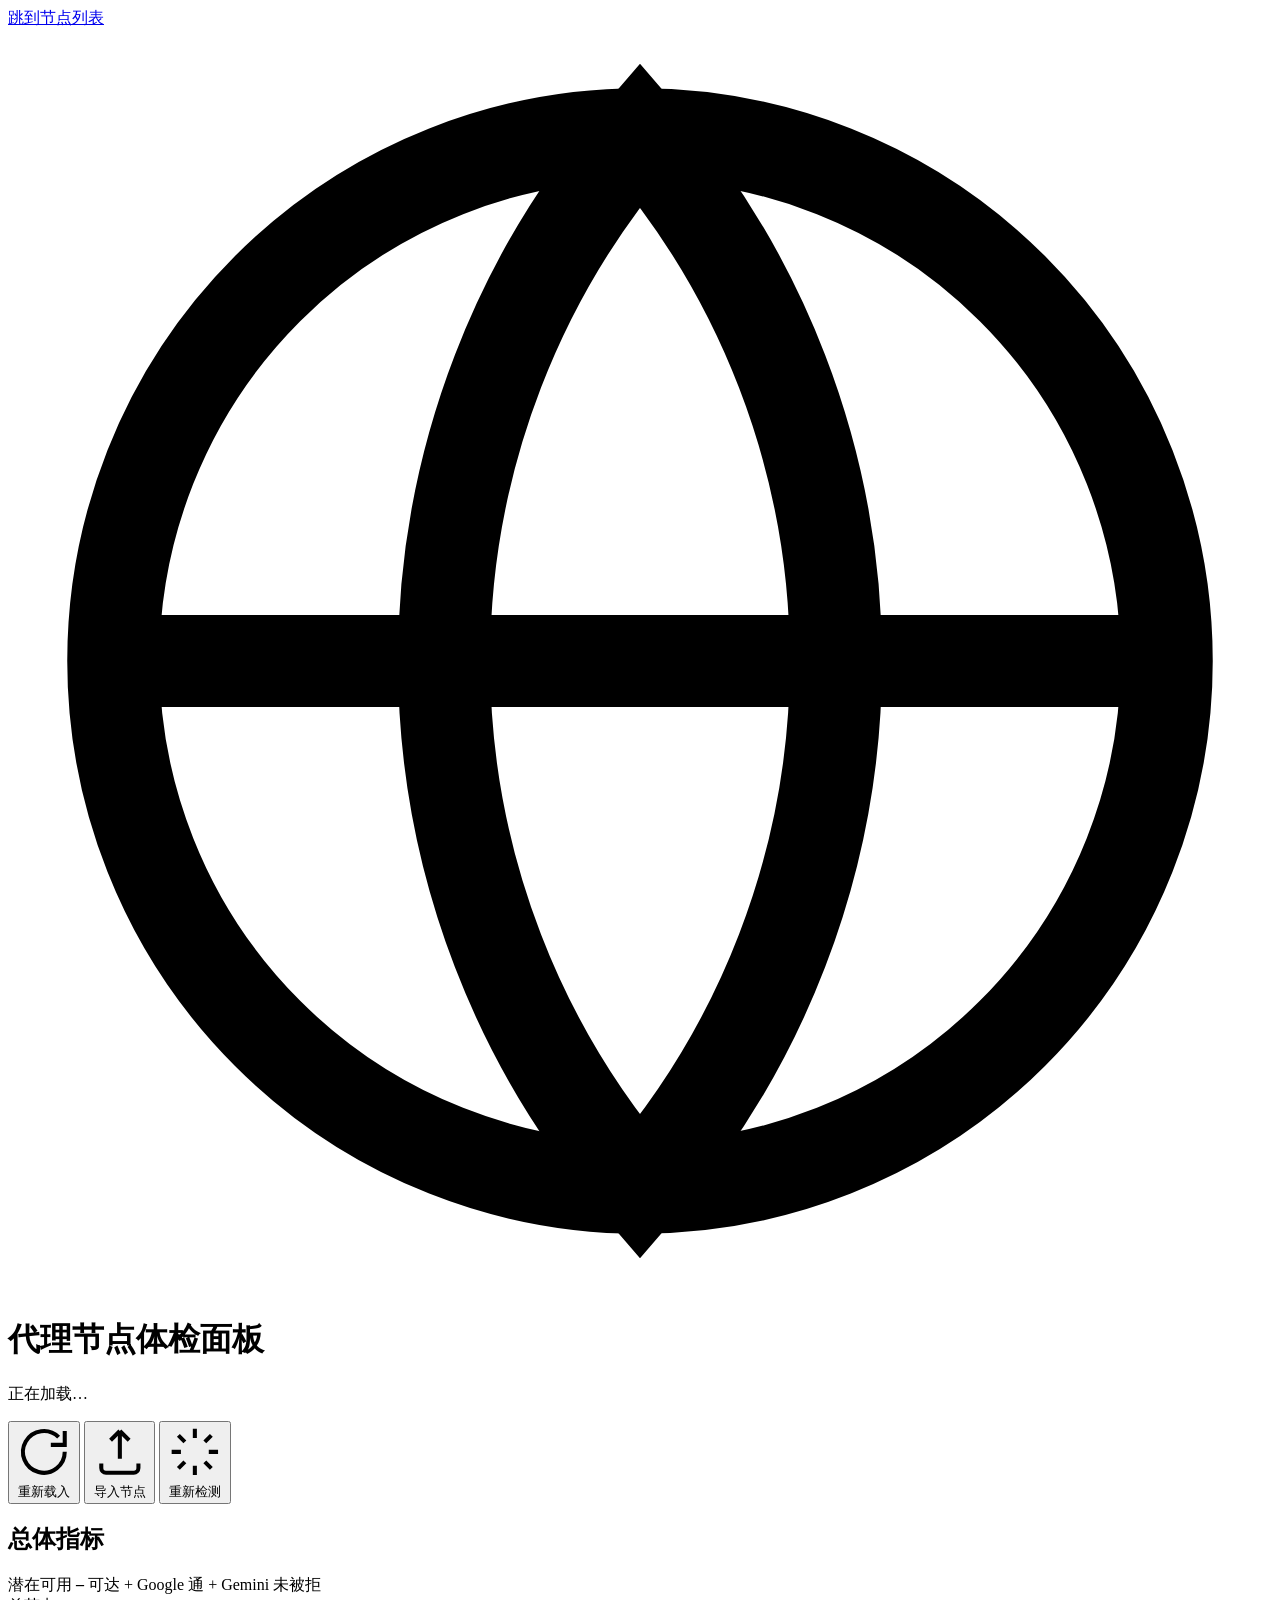
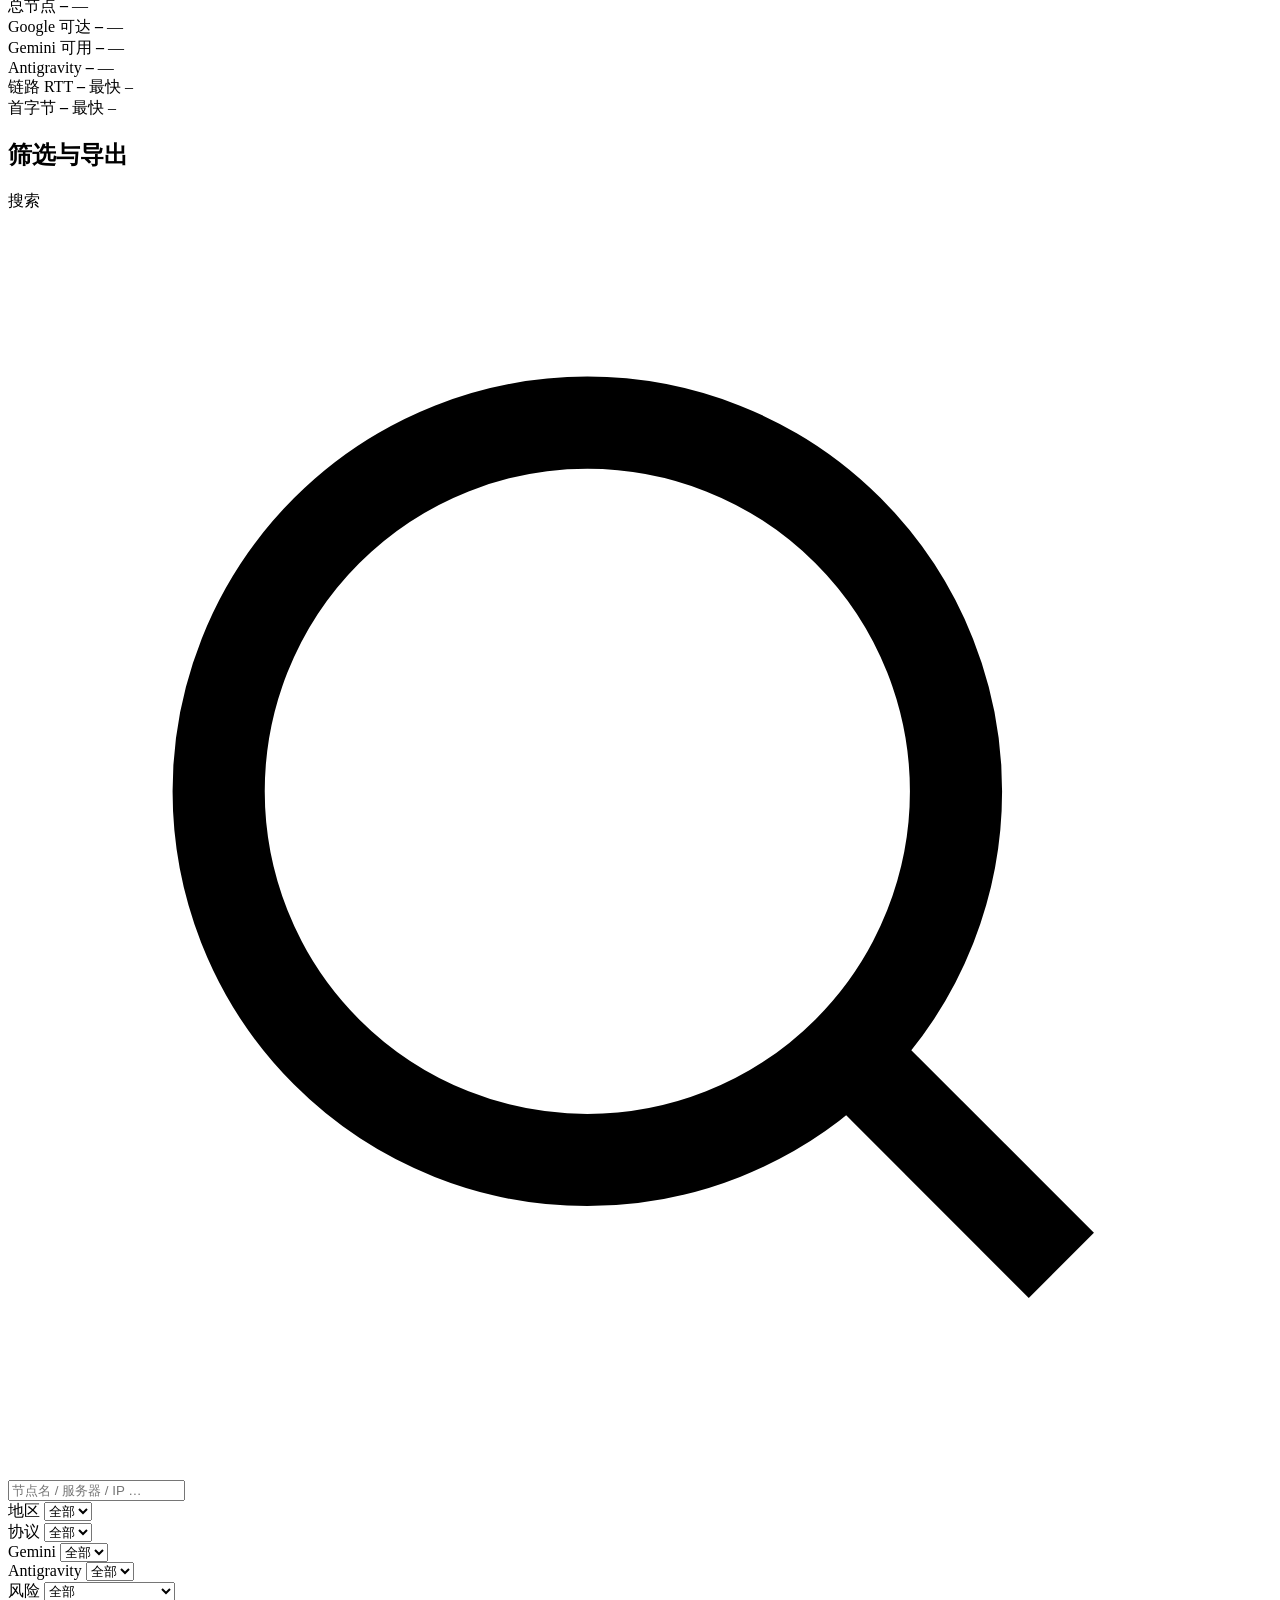
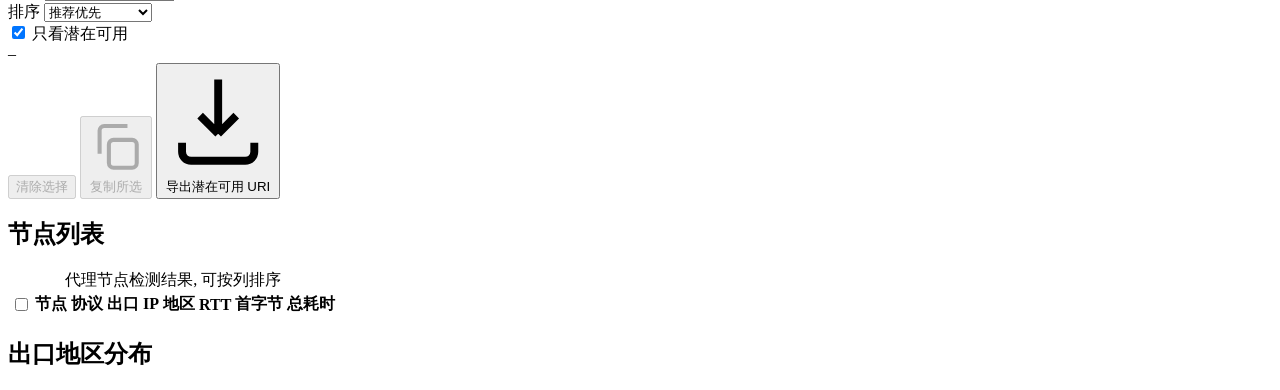
==== commit eb3b2b75: "feat(ui): 分类页签 + 分类结论列 + 服务明细 - 顶部分类页签 (XAI / GOOGLE), 显示各分类的节点数; 切换即换数据源 - 表格服务列改为动态生成:     分类模式   " ====
--- a/web/static/index.html
+++ b/web/static/index.html
@@ -53,6 +53,23 @@
 
   <section class="alert alert--warn" id="alert-box" hidden role="status"></section>
 
+  <!-- ============ 首次使用引导 (无节点/无结果时显示) ============ -->
+  <section class="onboard" id="onboarding" hidden aria-labelledby="ob-heading">
+    <div class="onboard__body">
+      <h2 class="onboard__title" id="ob-heading">开始使用</h2>
+      <p class="onboard__text" id="ob-text"></p>
+      <ol class="onboard__steps">
+        <li>点「导入节点」，把代理链接粘贴进去（一行一个，会自动去重）</li>
+        <li>点「开始检测」，工具会为每个节点起一个独立内核实例并真实访问 Google</li>
+        <li>测完在这里看结果，并可一键导出可用的节点</li>
+      </ol>
+    </div>
+    <div class="onboard__actions">
+      <button type="button" class="btn btn--primary" id="ob-import">导入节点</button>
+      <button type="button" class="btn btn--accent" id="ob-test" hidden>开始检测</button>
+    </div>
+  </section>
+
   <!-- ============ 导入节点 ============ -->
   <section class="panel panel--import" id="import-panel" hidden
            aria-labelledby="import-heading">
@@ -135,6 +152,13 @@
     <div class="prog__log mono" id="rt-log"></div>
   </section>
 
+  <!-- ============ 分类切换 ============ -->
+  <nav class="cats" id="cats" aria-label="检测分类" hidden>
+    <span class="cats__label">分类</span>
+    <div class="cats__list" id="cats-list" role="tablist"></div>
+    <span class="cats__hint" id="cats-hint"></span>
+  </nav>
+
   <!-- ============ 指标卡 ============ -->
   <section aria-labelledby="metrics-heading">
     <h2 class="sr-only" id="metrics-heading">总体指标</h2>
@@ -220,6 +244,11 @@
           <option value="low">低风险</option>
           <option value="none">正常</option>
         </select>
+      </div>
+
+      <div class="field" id="field-svc" hidden>
+        <label class="field__label" for="f-svc" id="f-svc-label">服务</label>
+        <select id="f-svc"><option value="">全部</option></select>
       </div>
 
       <div class="field">
@@ -282,10 +311,7 @@
             <th scope="col" class="sortable" data-sort="protocol" aria-sort="none">协议</th>
             <th scope="col" class="sortable col-ip" data-sort="ip" aria-sort="none">出口 IP</th>
             <th scope="col" class="sortable" data-sort="country" aria-sort="none">地区</th>
-            <th scope="col">Google</th>
-            <th scope="col">风险</th>
-            <th scope="col">Gemini</th>
-            <th scope="col">Antigravity</th>
+            <!-- 服务列由前端按当前分类动态生成 (见 updateTableHead) -->
             <th scope="col" class="sortable col-num" data-sort="rtt"
                 aria-sort="none" title="链路往返（小请求连测取最小值）—— 推荐用它比较节点快慢">RTT</th>
             <th scope="col" class="sortable col-num" data-sort="ttfb"
